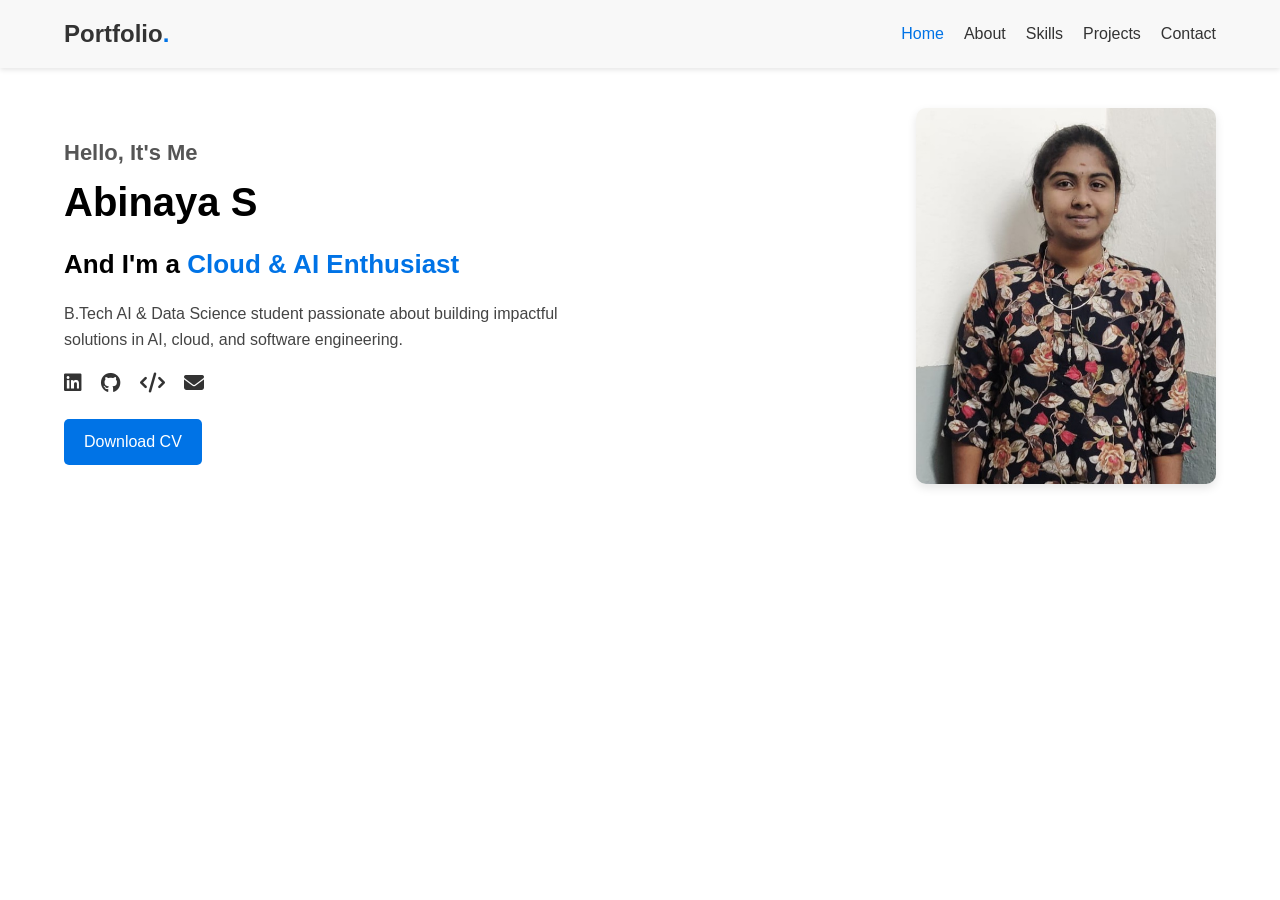
==== index.html @ f7a1391a "first commit" ====
<!DOCTYPE html>
<html lang="en">
<head>
  <meta charset="UTF-8">
  <meta name="viewport" content="width=device-width, initial-scale=1.0">
  <title>Abinaya Portfolio - Home</title>
  <link rel="stylesheet" href="https://cdnjs.cloudflare.com/ajax/libs/font-awesome/6.5.0/css/all.min.css">
  <style>
    /* General Reset */
    * {
      margin: 0;
      padding: 0;
      box-sizing: border-box;
    }

    body {
      background-color: white; /* White background */
      color: #000;
      font-family: Arial, sans-serif;
      line-height: 1.6;
    }

    /* Navbar */
    header {
      background: #f8f8f8;
      padding: 15px 0;
      box-shadow: 0 2px 5px rgba(0,0,0,0.1);
    }

    nav.container {
      width: 90%;
      margin: auto;
      display: flex;
      justify-content: space-between;
      align-items: center;
    }

    .logo {
      font-size: 24px;
      font-weight: bold;
      color: #333;
    }

    .logo span {
      color: #0073e6;
    }

    .nav-links {
      list-style: none;
      display: flex;
      gap: 20px;
    }

    .nav-links a {
      text-decoration: none;
      color: #333;
      font-weight: 500;
      transition: color 0.3s;
    }

    .nav-links a:hover,
    .nav-links a.active {
      color: #0073e6;
    }

    /* Hero Section */
    .hero.container {
      width: 90%;
      margin: 40px auto;
      display: flex;
      justify-content: space-between;
      align-items: center;
      gap: 30px;
    }

    .hero-text h3 {
      font-size: 22px;
      color: #555;
    }

    .hero-text h1 {
      font-size: 40px;
      color: #000;
    }

    .hero-text h2 {
      font-size: 26px;
      margin: 10px 0;
    }

    .hero-text h2 span {
      color: #0073e6;
    }

    .hero-text p {
      max-width: 500px;
      margin: 15px 0;
      color: #444;
    }

    .social-icons a {
      margin-right: 15px;
      font-size: 20px;
      color: #333;
      transition: color 0.3s;
    }

    .social-icons a:hover {
      color: #0073e6;
    }

    .btn {
      display: inline-block;
      margin-top: 20px;
      padding: 10px 20px;
      background: #0073e6;
      color: white;
      text-decoration: none;
      border-radius: 5px;
      transition: background 0.3s;
    }

    .btn:hover {
      background: #005bb5;
    }

    /* Hero Image */
    .hero-img img {
      max-width: 300px;
      border-radius: 10px;
      box-shadow: 0 4px 10px rgba(0,0,0,0.1);
    }
  </style>
</head>
<body>

<!-- Navbar -->
<header>
  <nav class="container">
    <div class="logo">Portfolio<span>.</span></div>
    <ul class="nav-links">
      <li><a href="index.html" class="active">Home</a></li>
      <li><a href="about.html">About</a></li>
      <li><a href="skills.html">Skills</a></li>
      <li><a href="projects.html">Projects</a></li>
      <li><a href="contact.html">Contact</a></li>
    </ul>
  </nav>
</header>

<!-- Hero Section -->
<section class="hero container">
  <div class="hero-text">
    <h3>Hello, It's Me</h3>
    <h1>Abinaya S</h1>
    <h2>And I'm a <span>Cloud & AI Enthusiast</span></h2>
    <p>B.Tech AI & Data Science student passionate about building impactful solutions in AI, cloud, and software engineering.</p>
    <div class="social-icons">
      <a href="https://www.linkedin.com/in/abinayasenthilmururgan/" target="_blank"><i class="fab fa-linkedin"></i></a>
      <a href="https://github.com/Abi-2310" target="_blank"><i class="fab fa-github"></i></a>
      <a href="https://leetcode.com/u/Abinaya_senthil23/" target="_blank"><i class="fa-solid fa-code"></i></a>
      <a href="mailto:archanasenthil297@gmail.com"><i class="fa-solid fa-envelope"></i></a>
    </div>
    <a href="Abinaya_Resume.pdf" class="btn" download>Download CV</a>
  </div>
  <div class="hero-img">
    <img src="ABINAYA.jpg" alt="Abinaya S">
  </div>
</section>

</body>
</html>
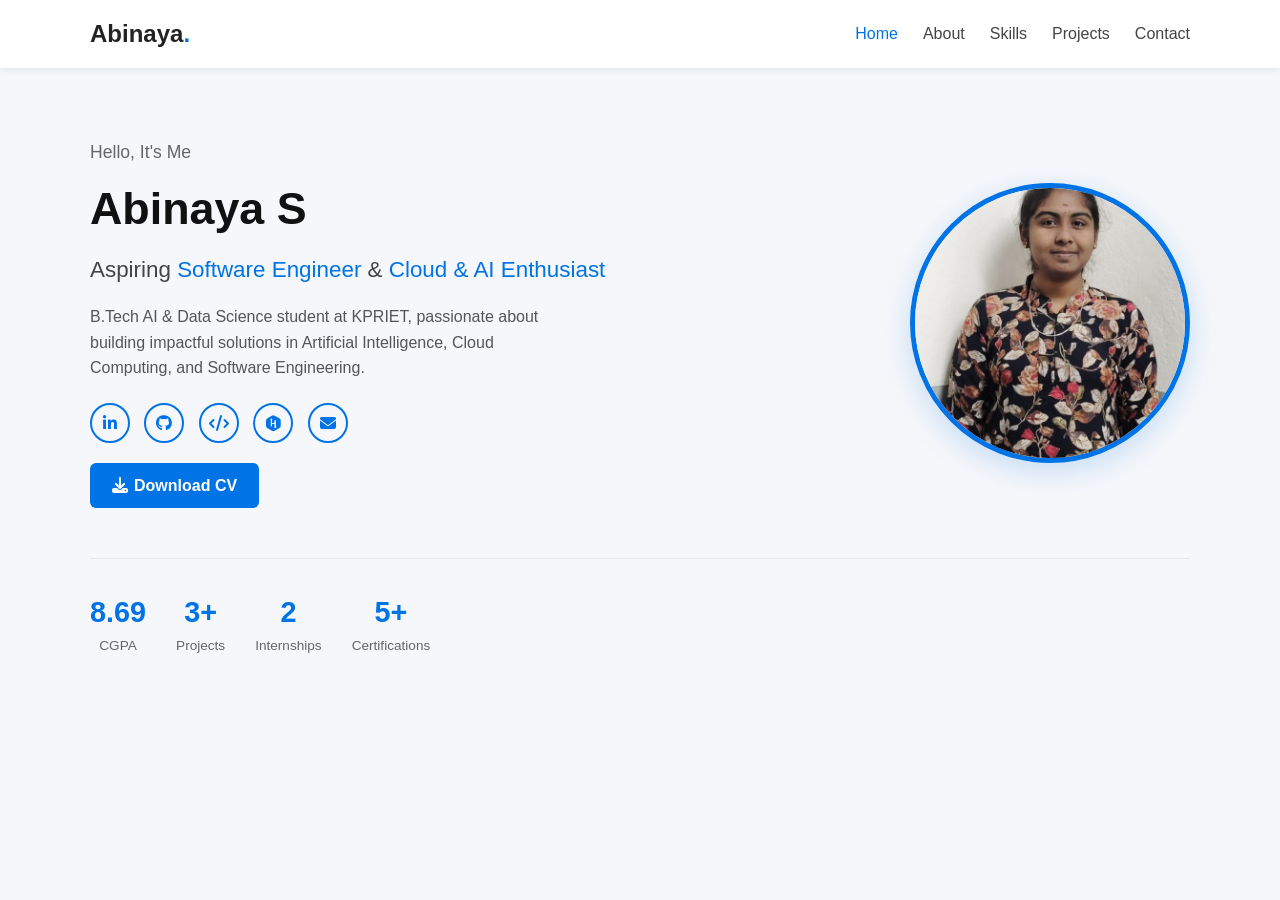
==== commit 59a9d6bd: "first commit" ====
--- a/index.html
+++ b/index.html
@@ -3,141 +3,115 @@
 <head>
   <meta charset="UTF-8">
   <meta name="viewport" content="width=device-width, initial-scale=1.0">
-  <title>Abinaya Portfolio - Home</title>
+  <title>Abinaya S — Portfolio</title>
+  <link rel="stylesheet" href="style.css">
   <link rel="stylesheet" href="https://cdnjs.cloudflare.com/ajax/libs/font-awesome/6.5.0/css/all.min.css">
   <style>
-    /* General Reset */
-    * {
-      margin: 0;
-      padding: 0;
-      box-sizing: border-box;
+    .hero {
+      display: flex;
+      align-items: center;
+      justify-content: space-between;
+      gap: 40px;
+      padding: 70px 0 50px;
+      flex-wrap: wrap;
     }
 
-    body {
-      background-color: white; /* White background */
-      color: #000;
-      font-family: Arial, sans-serif;
-      line-height: 1.6;
+    .hero-text { flex: 1; min-width: 280px; }
+
+    .hero-text .greeting {
+      font-size: 1.1rem;
+      color: #666;
+      margin-bottom: 6px;
     }
 
-    /* Navbar */
-    header {
-      background: #f8f8f8;
-      padding: 15px 0;
-      box-shadow: 0 2px 5px rgba(0,0,0,0.1);
+    .hero-text h1 {
+      font-size: 2.8rem;
+      font-weight: 700;
+      color: #111;
+      margin-bottom: 8px;
     }
 
-    nav.container {
-      width: 90%;
-      margin: auto;
-      display: flex;
-      justify-content: space-between;
-      align-items: center;
+    .hero-text h2 {
+      font-size: 1.4rem;
+      font-weight: 500;
+      color: #444;
+      margin-bottom: 16px;
     }
 
-    .logo {
-      font-size: 24px;
-      font-weight: bold;
-      color: #333;
+    .hero-text h2 span { color: #0073e6; }
+
+    .hero-text p {
+      color: #555;
+      max-width: 480px;
+      margin-bottom: 22px;
+      font-size: 1rem;
     }
 
-    .logo span {
+    .social-icons { margin-bottom: 20px; }
+
+    .social-icons a {
+      display: inline-flex;
+      align-items: center;
+      justify-content: center;
+      width: 40px;
+      height: 40px;
+      border: 2px solid #0073e6;
+      border-radius: 50%;
+      color: #0073e6;
+      font-size: 1rem;
+      margin-right: 10px;
+      transition: all 0.3s;
+      text-decoration: none;
+    }
+
+    .social-icons a:hover {
+      background: #0073e6;
+      color: #fff;
+    }
+
+    .hero-img {
+      flex: 0 0 auto;
+      display: flex;
+      justify-content: center;
+    }
+
+    .hero-img img {
+      width: 280px;
+      height: 280px;
+      object-fit: cover;
+      border-radius: 50%;
+      border: 5px solid #0073e6;
+      box-shadow: 0 8px 30px rgba(0,115,230,0.2);
+    }
+
+    /* Stats bar */
+    .stats {
+      display: flex;
+      gap: 30px;
+      padding: 30px 0;
+      border-top: 1px solid #e5e7eb;
+      flex-wrap: wrap;
+    }
+
+    .stat-item { text-align: center; }
+
+    .stat-item .num {
+      font-size: 1.8rem;
+      font-weight: 700;
       color: #0073e6;
     }
 
-    .nav-links {
-      list-style: none;
-      display: flex;
-      gap: 20px;
-    }
-
-    .nav-links a {
-      text-decoration: none;
-      color: #333;
-      font-weight: 500;
-      transition: color 0.3s;
-    }
-
-    .nav-links a:hover,
-    .nav-links a.active {
-      color: #0073e6;
-    }
-
-    /* Hero Section */
-    .hero.container {
-      width: 90%;
-      margin: 40px auto;
-      display: flex;
-      justify-content: space-between;
-      align-items: center;
-      gap: 30px;
-    }
-
-    .hero-text h3 {
-      font-size: 22px;
-      color: #555;
-    }
-
-    .hero-text h1 {
-      font-size: 40px;
-      color: #000;
-    }
-
-    .hero-text h2 {
-      font-size: 26px;
-      margin: 10px 0;
-    }
-
-    .hero-text h2 span {
-      color: #0073e6;
-    }
-
-    .hero-text p {
-      max-width: 500px;
-      margin: 15px 0;
-      color: #444;
-    }
-
-    .social-icons a {
-      margin-right: 15px;
-      font-size: 20px;
-      color: #333;
-      transition: color 0.3s;
-    }
-
-    .social-icons a:hover {
-      color: #0073e6;
-    }
-
-    .btn {
-      display: inline-block;
-      margin-top: 20px;
-      padding: 10px 20px;
-      background: #0073e6;
-      color: white;
-      text-decoration: none;
-      border-radius: 5px;
-      transition: background 0.3s;
-    }
-
-    .btn:hover {
-      background: #005bb5;
-    }
-
-    /* Hero Image */
-    .hero-img img {
-      max-width: 300px;
-      border-radius: 10px;
-      box-shadow: 0 4px 10px rgba(0,0,0,0.1);
+    .stat-item p {
+      font-size: 0.85rem;
+      color: #666;
     }
   </style>
 </head>
 <body>
 
-<!-- Navbar -->
 <header>
   <nav class="container">
-    <div class="logo">Portfolio<span>.</span></div>
+    <div class="logo">Abinaya<span>.</span></div>
     <ul class="nav-links">
       <li><a href="index.html" class="active">Home</a></li>
       <li><a href="about.html">About</a></li>
@@ -148,26 +122,46 @@
   </nav>
 </header>
 
-<!-- Hero Section -->
-<section class="hero container">
-  <div class="hero-text">
-    <h3>Hello, It's Me</h3>
-    <h1>Abinaya S</h1>
-    <h2>And I'm a <span>Cloud & AI Enthusiast</span></h2>
-    <p>B.Tech AI & Data Science student passionate about building impactful solutions in AI, cloud, and software engineering.</p>
-    <div class="social-icons">
-      <a href="https://www.linkedin.com/in/abinayasenthilmururgan/" target="_blank"><i class="fab fa-linkedin"></i></a>
-      <a href="https://github.com/Abi-2310" target="_blank"><i class="fab fa-github"></i></a>
-      <a href="https://leetcode.com/u/Abinaya_senthil23/" target="_blank"><i class="fa-solid fa-code"></i></a>
-      <a href="mailto:archanasenthil297@gmail.com"><i class="fa-solid fa-envelope"></i></a>
+<main class="container">
+  <section class="hero">
+    <div class="hero-text">
+      <p class="greeting">Hello, It's Me</p>
+      <h1>Abinaya S</h1>
+      <h2>Aspiring <span>Software Engineer</span> &amp; <span>Cloud &amp; AI Enthusiast</span></h2>
+      <p>B.Tech AI &amp; Data Science student at KPRIET, passionate about building impactful solutions in Artificial Intelligence, Cloud Computing, and Software Engineering.</p>
+      <div class="social-icons">
+        <a href="https://www.linkedin.com/in/abinayasenthilmururgan/" target="_blank" title="LinkedIn"><i class="fab fa-linkedin-in"></i></a>
+        <a href="https://github.com/Abi-2310" target="_blank" title="GitHub"><i class="fab fa-github"></i></a>
+        <a href="https://leetcode.com/u/Abinaya_senthil23/" target="_blank" title="LeetCode"><i class="fa-solid fa-code"></i></a>
+        <a href="https://www.hackerrank.com/" target="_blank" title="HackerRank"><i class="fab fa-hackerrank"></i></a>
+        <a href="mailto:archanasenthil297@gmail.com" title="Email"><i class="fa-solid fa-envelope"></i></a>
+      </div>
+      <a href="Abinaya_Resume.pdf" class="btn" download><i class="fa-solid fa-download" style="margin-right:6px"></i>Download CV</a>
     </div>
-    <a href="Abinaya_Resume.pdf" class="btn" download>Download CV</a>
+    <div class="hero-img">
+      <img src="ABINAYA.jpg" alt="Abinaya S">
+    </div>
+  </section>
+
+  <div class="stats">
+    <div class="stat-item">
+      <div class="num">8.69</div>
+      <p>CGPA</p>
+    </div>
+    <div class="stat-item">
+      <div class="num">3+</div>
+      <p>Projects</p>
+    </div>
+    <div class="stat-item">
+      <div class="num">2</div>
+      <p>Internships</p>
+    </div>
+    <div class="stat-item">
+      <div class="num">5+</div>
+      <p>Certifications</p>
+    </div>
   </div>
-  <div class="hero-img">
-    <img src="ABINAYA.jpg" alt="Abinaya S">
-  </div>
-</section>
+</main>
 
 </body>
 </html>
-
--- a/style.css
+++ b/style.css
@@ -0,0 +1,114 @@
+* {
+  margin: 0;
+  padding: 0;
+  box-sizing: border-box;
+  font-family: 'Segoe UI', Arial, sans-serif;
+}
+
+body {
+  background: #f5f7fa;
+  color: #222;
+  line-height: 1.6;
+}
+
+/* Navbar */
+header {
+  background: #fff;
+  padding: 15px 0;
+  box-shadow: 0 2px 8px rgba(0,0,0,0.08);
+  position: sticky;
+  top: 0;
+  z-index: 100;
+}
+
+nav.container {
+  width: 90%;
+  max-width: 1100px;
+  margin: auto;
+  display: flex;
+  justify-content: space-between;
+  align-items: center;
+}
+
+.logo {
+  font-size: 1.5rem;
+  font-weight: 700;
+  color: #222;
+}
+
+.logo span { color: #0073e6; }
+
+.nav-links {
+  list-style: none;
+  display: flex;
+  gap: 25px;
+}
+
+.nav-links a {
+  text-decoration: none;
+  color: #444;
+  font-weight: 500;
+  transition: color 0.3s;
+}
+
+.nav-links a:hover,
+.nav-links a.active {
+  color: #0073e6;
+}
+
+/* Shared container */
+.container {
+  width: 90%;
+  max-width: 1100px;
+  margin: auto;
+}
+
+/* Buttons */
+.btn {
+  display: inline-block;
+  padding: 10px 22px;
+  background: #0073e6;
+  color: #fff;
+  border-radius: 6px;
+  text-decoration: none;
+  font-weight: 600;
+  transition: background 0.3s;
+}
+
+.btn:hover { background: #005bb5; }
+
+/* Section title */
+.section-title {
+  font-size: 1.8rem;
+  color: #0073e6;
+  margin-bottom: 30px;
+  padding-bottom: 8px;
+  border-bottom: 3px solid #0073e6;
+  display: inline-block;
+}
+
+/* Card */
+.card {
+  background: #fff;
+  border-radius: 12px;
+  padding: 28px;
+  box-shadow: 0 4px 16px rgba(0,0,0,0.07);
+  transition: transform 0.2s, box-shadow 0.2s;
+}
+
+.card:hover {
+  transform: translateY(-4px);
+  box-shadow: 0 8px 24px rgba(0,0,0,0.11);
+}
+
+/* Tags */
+.tag {
+  display: inline-block;
+  background: #e6f0ff;
+  color: #0073e6;
+  padding: 4px 12px;
+  border-radius: 20px;
+  font-size: 0.82rem;
+  font-weight: 500;
+  margin: 3px 2px;
+}
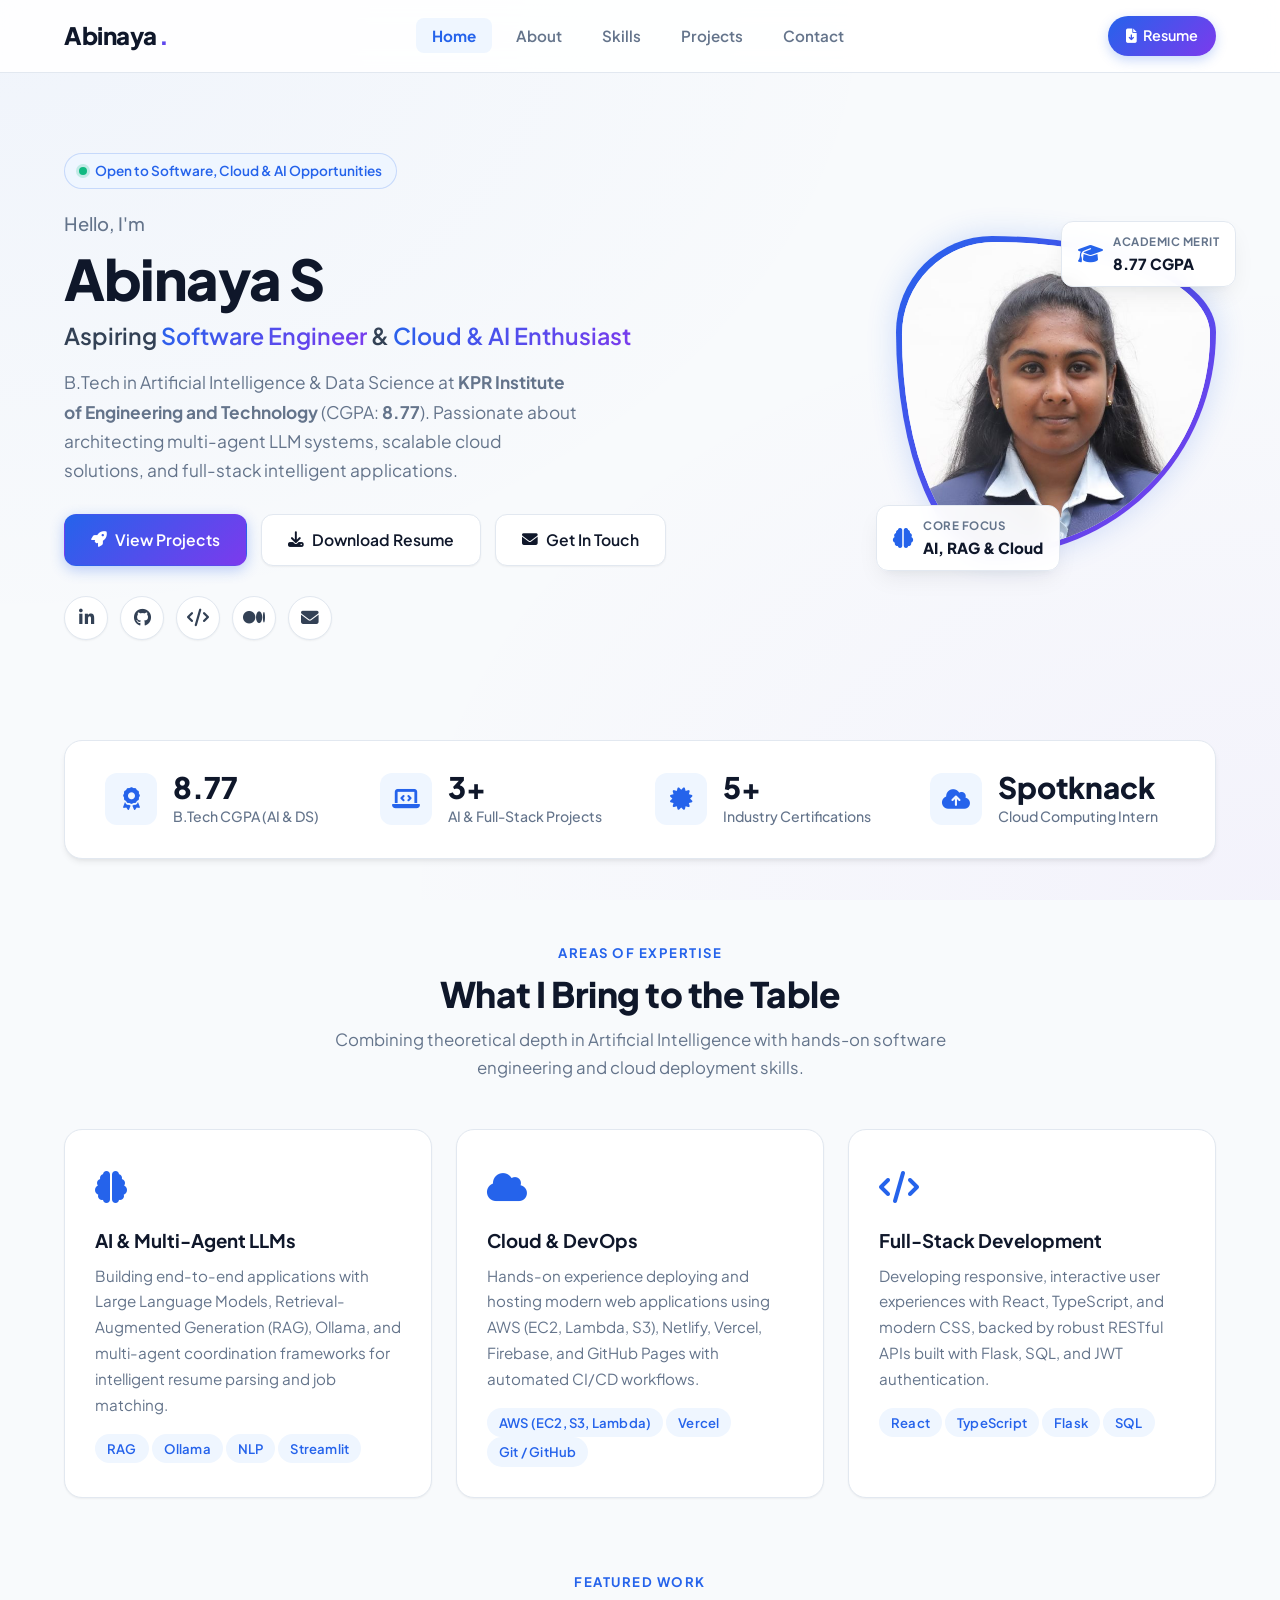
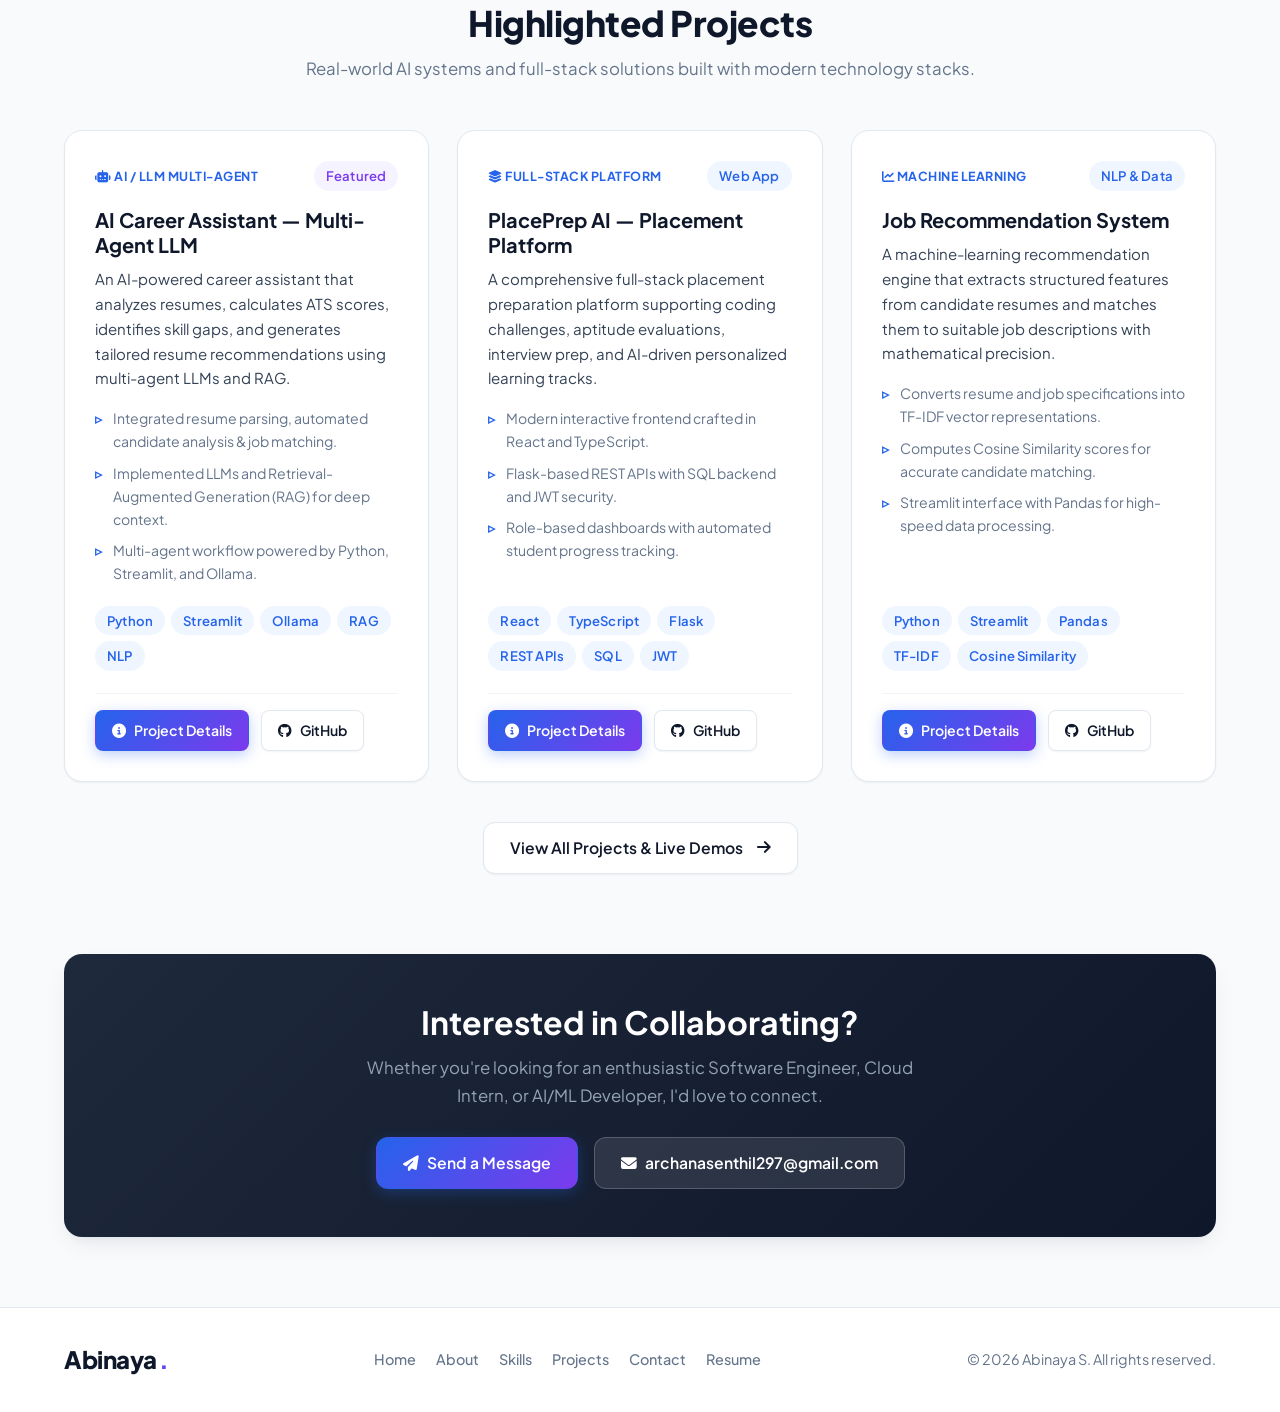
==== commit 0c4189f4: "Revamp portfolio with updated resume credentials and modern UI overhaul Modernize the portfolio to a" ====
--- a/index.html
+++ b/index.html
@@ -3,115 +3,21 @@
 <head>
   <meta charset="UTF-8">
   <meta name="viewport" content="width=device-width, initial-scale=1.0">
-  <title>Abinaya S — Portfolio</title>
+  <title>Abinaya S — Aspiring Software Engineer | Cloud & AI Enthusiast</title>
+  <meta name="description" content="Portfolio of Abinaya S, B.Tech AI & Data Science student at KPRIET. Specializing in Software Engineering, Cloud Computing (AWS), and AI/LLM Multi-Agent Systems.">
   <link rel="stylesheet" href="style.css">
   <link rel="stylesheet" href="https://cdnjs.cloudflare.com/ajax/libs/font-awesome/6.5.0/css/all.min.css">
-  <style>
-    .hero {
-      display: flex;
-      align-items: center;
-      justify-content: space-between;
-      gap: 40px;
-      padding: 70px 0 50px;
-      flex-wrap: wrap;
-    }
-
-    .hero-text { flex: 1; min-width: 280px; }
-
-    .hero-text .greeting {
-      font-size: 1.1rem;
-      color: #666;
-      margin-bottom: 6px;
-    }
-
-    .hero-text h1 {
-      font-size: 2.8rem;
-      font-weight: 700;
-      color: #111;
-      margin-bottom: 8px;
-    }
-
-    .hero-text h2 {
-      font-size: 1.4rem;
-      font-weight: 500;
-      color: #444;
-      margin-bottom: 16px;
-    }
-
-    .hero-text h2 span { color: #0073e6; }
-
-    .hero-text p {
-      color: #555;
-      max-width: 480px;
-      margin-bottom: 22px;
-      font-size: 1rem;
-    }
-
-    .social-icons { margin-bottom: 20px; }
-
-    .social-icons a {
-      display: inline-flex;
-      align-items: center;
-      justify-content: center;
-      width: 40px;
-      height: 40px;
-      border: 2px solid #0073e6;
-      border-radius: 50%;
-      color: #0073e6;
-      font-size: 1rem;
-      margin-right: 10px;
-      transition: all 0.3s;
-      text-decoration: none;
-    }
-
-    .social-icons a:hover {
-      background: #0073e6;
-      color: #fff;
-    }
-
-    .hero-img {
-      flex: 0 0 auto;
-      display: flex;
-      justify-content: center;
-    }
-
-    .hero-img img {
-      width: 280px;
-      height: 280px;
-      object-fit: cover;
-      border-radius: 50%;
-      border: 5px solid #0073e6;
-      box-shadow: 0 8px 30px rgba(0,115,230,0.2);
-    }
-
-    /* Stats bar */
-    .stats {
-      display: flex;
-      gap: 30px;
-      padding: 30px 0;
-      border-top: 1px solid #e5e7eb;
-      flex-wrap: wrap;
-    }
-
-    .stat-item { text-align: center; }
-
-    .stat-item .num {
-      font-size: 1.8rem;
-      font-weight: 700;
-      color: #0073e6;
-    }
-
-    .stat-item p {
-      font-size: 0.85rem;
-      color: #666;
-    }
-  </style>
 </head>
 <body>
 
 <header>
-  <nav class="container">
-    <div class="logo">Abinaya<span>.</span></div>
+  <nav class="navbar container">
+    <a href="index.html" class="logo">Abinaya<span>.</span></a>
+    
+    <button class="mobile-toggle" aria-label="Toggle Navigation">
+      <i class="fa-solid fa-bars"></i>
+    </button>
+
     <ul class="nav-links">
       <li><a href="index.html" class="active">Home</a></li>
       <li><a href="about.html">About</a></li>
@@ -119,49 +25,319 @@
       <li><a href="projects.html">Projects</a></li>
       <li><a href="contact.html">Contact</a></li>
     </ul>
+
+    <div class="nav-actions">
+      <a href="Abinaya_Resume.pdf" class="btn-nav-resume" target="_blank" download>
+        <i class="fa-solid fa-file-arrow-down"></i> Resume
+      </a>
+    </div>
   </nav>
 </header>
 
 <main class="container">
+  <!-- Hero Section -->
   <section class="hero">
     <div class="hero-text">
-      <p class="greeting">Hello, It's Me</p>
+      <div class="status-badge">
+        <span class="status-dot"></span> Open to Software, Cloud &amp; AI Opportunities
+      </div>
+      <p class="greeting">Hello, I'm</p>
       <h1>Abinaya S</h1>
-      <h2>Aspiring <span>Software Engineer</span> &amp; <span>Cloud &amp; AI Enthusiast</span></h2>
-      <p>B.Tech AI &amp; Data Science student at KPRIET, passionate about building impactful solutions in Artificial Intelligence, Cloud Computing, and Software Engineering.</p>
-      <div class="social-icons">
-        <a href="https://www.linkedin.com/in/abinayasenthilmururgan/" target="_blank" title="LinkedIn"><i class="fab fa-linkedin-in"></i></a>
-        <a href="https://github.com/Abi-2310" target="_blank" title="GitHub"><i class="fab fa-github"></i></a>
-        <a href="https://leetcode.com/u/Abinaya_senthil23/" target="_blank" title="LeetCode"><i class="fa-solid fa-code"></i></a>
-        <a href="https://www.hackerrank.com/" target="_blank" title="HackerRank"><i class="fab fa-hackerrank"></i></a>
-        <a href="mailto:archanasenthil297@gmail.com" title="Email"><i class="fa-solid fa-envelope"></i></a>
-      </div>
-      <a href="Abinaya_Resume.pdf" class="btn" download><i class="fa-solid fa-download" style="margin-right:6px"></i>Download CV</a>
-    </div>
-    <div class="hero-img">
-      <img src="ABINAYA.jpg" alt="Abinaya S">
-    </div>
-  </section>
-
-  <div class="stats">
-    <div class="stat-item">
-      <div class="num">8.69</div>
-      <p>CGPA</p>
-    </div>
-    <div class="stat-item">
-      <div class="num">3+</div>
-      <p>Projects</p>
-    </div>
-    <div class="stat-item">
-      <div class="num">2</div>
-      <p>Internships</p>
-    </div>
-    <div class="stat-item">
-      <div class="num">5+</div>
-      <p>Certifications</p>
+      <h2>Aspiring <span class="gradient-text">Software Engineer</span> &amp; <span class="gradient-text">Cloud &amp; AI Enthusiast</span></h2>
+      <p class="lead">
+        B.Tech in Artificial Intelligence &amp; Data Science at <strong>KPR Institute of Engineering and Technology</strong> (CGPA: <strong>8.77</strong>). Passionate about architecting multi-agent LLM systems, scalable cloud solutions, and full-stack intelligent applications.
+      </p>
+
+      <div class="hero-cta">
+        <a href="projects.html" class="btn btn-primary">
+          <i class="fa-solid fa-rocket"></i> View Projects
+        </a>
+        <a href="Abinaya_Resume.pdf" class="btn btn-secondary" target="_blank" download>
+          <i class="fa-solid fa-download"></i> Download Resume
+        </a>
+        <a href="contact.html" class="btn btn-secondary">
+          <i class="fa-solid fa-envelope"></i> Get In Touch
+        </a>
+      </div>
+
+      <div class="social-links">
+        <a href="https://www.linkedin.com/in/abinayasenthilmururgan/" target="_blank" class="social-btn" title="LinkedIn" aria-label="LinkedIn">
+          <i class="fab fa-linkedin-in"></i>
+        </a>
+        <a href="https://github.com/Abi-2310" target="_blank" class="social-btn" title="GitHub" aria-label="GitHub">
+          <i class="fab fa-github"></i>
+        </a>
+        <a href="https://leetcode.com/u/Abinaya_senthil23/" target="_blank" class="social-btn" title="LeetCode" aria-label="LeetCode">
+          <i class="fa-solid fa-code"></i>
+        </a>
+        <a href="https://medium.com/@archanasenthil297" target="_blank" class="social-btn" title="Medium Blog" aria-label="Medium">
+          <i class="fab fa-medium"></i>
+        </a>
+        <a href="mailto:archanasenthil297@gmail.com" class="social-btn" title="Email" aria-label="Email">
+          <i class="fa-solid fa-envelope"></i>
+        </a>
+      </div>
+    </div>
+
+    <!-- Hero Visual / New Photo -->
+    <div class="hero-visual">
+      <div class="floating-pill pill-top">
+        <i class="fa-solid fa-graduation-cap"></i>
+        <div class="pill-text">
+          <span class="pill-title">Academic Merit</span>
+          <span class="pill-value">8.77 CGPA</span>
+        </div>
+      </div>
+
+      <div class="hero-img-wrapper">
+        <div class="hero-img-inner">
+          <img src="ABINAYA.jpg" alt="Abinaya S — Software Engineer & Cloud & AI Enthusiast">
+        </div>
+      </div>
+
+      <div class="floating-pill pill-bottom">
+        <i class="fa-solid fa-brain"></i>
+        <div class="pill-text">
+          <span class="pill-title">Core Focus</span>
+          <span class="pill-value">AI, RAG &amp; Cloud</span>
+        </div>
+      </div>
+    </div>
+  </section>
+
+  <!-- Quick Metrics Banner -->
+  <section class="stats-banner">
+    <div class="stat-box">
+      <div class="stat-icon"><i class="fa-solid fa-award"></i></div>
+      <div class="stat-info">
+        <div class="stat-num">8.77</div>
+        <div class="stat-label">B.Tech CGPA (AI &amp; DS)</div>
+      </div>
+    </div>
+
+    <div class="stat-box">
+      <div class="stat-icon"><i class="fa-solid fa-laptop-code"></i></div>
+      <div class="stat-info">
+        <div class="stat-num">3+</div>
+        <div class="stat-label">AI &amp; Full-Stack Projects</div>
+      </div>
+    </div>
+
+    <div class="stat-box">
+      <div class="stat-icon"><i class="fa-solid fa-certificate"></i></div>
+      <div class="stat-info">
+        <div class="stat-num">5+</div>
+        <div class="stat-label">Industry Certifications</div>
+      </div>
+    </div>
+
+    <div class="stat-box">
+      <div class="stat-icon"><i class="fa-solid fa-cloud-arrow-up"></i></div>
+      <div class="stat-info">
+        <div class="stat-num">Spotknack</div>
+        <div class="stat-label">Cloud Computing Intern</div>
+      </div>
+    </div>
+  </section>
+
+  <!-- Featured Domains / Highlights -->
+  <section style="margin-bottom: 70px;">
+    <div class="section-header">
+      <span class="section-tag">Areas of Expertise</span>
+      <h2 class="section-title">What I Bring to the Table</h2>
+      <p class="section-subtitle">Combining theoretical depth in Artificial Intelligence with hands-on software engineering and cloud deployment skills.</p>
+    </div>
+
+    <div style="display: grid; grid-template-columns: repeat(auto-fit, minmax(300px, 1fr)); gap: 24px;">
+      <div class="card">
+        <div style="font-size: 2rem; color: var(--primary); margin-bottom: 16px;"><i class="fa-solid fa-brain"></i></div>
+        <h3 style="margin-bottom: 10px;">AI &amp; Multi-Agent LLMs</h3>
+        <p style="color: var(--text-muted); font-size: 0.95rem; line-height: 1.7;">
+          Building end-to-end applications with Large Language Models, Retrieval-Augmented Generation (RAG), Ollama, and multi-agent coordination frameworks for intelligent resume parsing and job matching.
+        </p>
+        <div style="margin-top: 16px;">
+          <span class="tag">RAG</span>
+          <span class="tag">Ollama</span>
+          <span class="tag">NLP</span>
+          <span class="tag">Streamlit</span>
+        </div>
+      </div>
+
+      <div class="card">
+        <div style="font-size: 2rem; color: var(--primary); margin-bottom: 16px;"><i class="fa-solid fa-cloud"></i></div>
+        <h3 style="margin-bottom: 10px;">Cloud &amp; DevOps</h3>
+        <p style="color: var(--text-muted); font-size: 0.95rem; line-height: 1.7;">
+          Hands-on experience deploying and hosting modern web applications using AWS (EC2, Lambda, S3), Netlify, Vercel, Firebase, and GitHub Pages with automated CI/CD workflows.
+        </p>
+        <div style="margin-top: 16px;">
+          <span class="tag">AWS (EC2, S3, Lambda)</span>
+          <span class="tag">Vercel</span>
+          <span class="tag">Git / GitHub</span>
+        </div>
+      </div>
+
+      <div class="card">
+        <div style="font-size: 2rem; color: var(--primary); margin-bottom: 16px;"><i class="fa-solid fa-code"></i></div>
+        <h3 style="margin-bottom: 10px;">Full-Stack Development</h3>
+        <p style="color: var(--text-muted); font-size: 0.95rem; line-height: 1.7;">
+          Developing responsive, interactive user experiences with React, TypeScript, and modern CSS, backed by robust RESTful APIs built with Flask, SQL, and JWT authentication.
+        </p>
+        <div style="margin-top: 16px;">
+          <span class="tag">React</span>
+          <span class="tag">TypeScript</span>
+          <span class="tag">Flask</span>
+          <span class="tag">SQL</span>
+        </div>
+      </div>
+    </div>
+  </section>
+
+  <!-- Featured Projects Preview -->
+  <section style="margin-bottom: 80px;">
+    <div class="section-header">
+      <span class="section-tag">Featured Work</span>
+      <h2 class="section-title">Highlighted Projects</h2>
+      <p class="section-subtitle">Real-world AI systems and full-stack solutions built with modern technology stacks.</p>
+    </div>
+
+    <div class="projects-grid">
+      <!-- AI Career Assistant -->
+      <div class="card project-card">
+        <div>
+          <div class="project-badge-row">
+            <span class="project-category"><i class="fa-solid fa-robot"></i> AI / LLM Multi-Agent</span>
+            <span class="tag tag-accent">Featured</span>
+          </div>
+          <h3>AI Career Assistant — Multi-Agent LLM</h3>
+          <p class="desc">
+            An AI-powered career assistant that analyzes resumes, calculates ATS scores, identifies skill gaps, and generates tailored resume recommendations using multi-agent LLMs and RAG.
+          </p>
+          <ul class="project-highlights">
+            <li>Integrated resume parsing, automated candidate analysis &amp; job matching.</li>
+            <li>Implemented LLMs and Retrieval-Augmented Generation (RAG) for deep context.</li>
+            <li>Multi-agent workflow powered by Python, Streamlit, and Ollama.</li>
+          </ul>
+        </div>
+        <div>
+          <div class="project-tech">
+            <span class="tag">Python</span>
+            <span class="tag">Streamlit</span>
+            <span class="tag">Ollama</span>
+            <span class="tag">RAG</span>
+            <span class="tag">NLP</span>
+          </div>
+          <div class="project-links">
+            <a href="projects.html" class="btn btn-primary btn-sm"><i class="fa-solid fa-circle-info"></i> Project Details</a>
+            <a href="https://github.com/Abi-2310" target="_blank" class="btn btn-secondary btn-sm"><i class="fab fa-github"></i> GitHub</a>
+          </div>
+        </div>
+      </div>
+
+      <!-- PlacePrep AI -->
+      <div class="card project-card">
+        <div>
+          <div class="project-badge-row">
+            <span class="project-category"><i class="fa-solid fa-layer-group"></i> Full-Stack Platform</span>
+            <span class="tag">Web App</span>
+          </div>
+          <h3>PlacePrep AI — Placement Platform</h3>
+          <p class="desc">
+            A comprehensive full-stack placement preparation platform supporting coding challenges, aptitude evaluations, interview prep, and AI-driven personalized learning tracks.
+          </p>
+          <ul class="project-highlights">
+            <li>Modern interactive frontend crafted in React and TypeScript.</li>
+            <li>Flask-based REST APIs with SQL backend and JWT security.</li>
+            <li>Role-based dashboards with automated student progress tracking.</li>
+          </ul>
+        </div>
+        <div>
+          <div class="project-tech">
+            <span class="tag">React</span>
+            <span class="tag">TypeScript</span>
+            <span class="tag">Flask</span>
+            <span class="tag">REST APIs</span>
+            <span class="tag">SQL</span>
+            <span class="tag">JWT</span>
+          </div>
+          <div class="project-links">
+            <a href="projects.html" class="btn btn-primary btn-sm"><i class="fa-solid fa-circle-info"></i> Project Details</a>
+            <a href="https://github.com/Abi-2310" target="_blank" class="btn btn-secondary btn-sm"><i class="fab fa-github"></i> GitHub</a>
+          </div>
+        </div>
+      </div>
+
+      <!-- Job Recommendation System -->
+      <div class="card project-card">
+        <div>
+          <div class="project-badge-row">
+            <span class="project-category"><i class="fa-solid fa-chart-line"></i> Machine Learning</span>
+            <span class="tag">NLP &amp; Data</span>
+          </div>
+          <h3>Job Recommendation System</h3>
+          <p class="desc">
+            A machine-learning recommendation engine that extracts structured features from candidate resumes and matches them to suitable job descriptions with mathematical precision.
+          </p>
+          <ul class="project-highlights">
+            <li>Converts resume and job specifications into TF-IDF vector representations.</li>
+            <li>Computes Cosine Similarity scores for accurate candidate matching.</li>
+            <li>Streamlit interface with Pandas for high-speed data processing.</li>
+          </ul>
+        </div>
+        <div>
+          <div class="project-tech">
+            <span class="tag">Python</span>
+            <span class="tag">Streamlit</span>
+            <span class="tag">Pandas</span>
+            <span class="tag">TF-IDF</span>
+            <span class="tag">Cosine Similarity</span>
+          </div>
+          <div class="project-links">
+            <a href="projects.html" class="btn btn-primary btn-sm"><i class="fa-solid fa-circle-info"></i> Project Details</a>
+            <a href="https://github.com/Abi-2310" target="_blank" class="btn btn-secondary btn-sm"><i class="fab fa-github"></i> GitHub</a>
+          </div>
+        </div>
+      </div>
+    </div>
+
+    <div style="text-align: center; margin-top: 40px;">
+      <a href="projects.html" class="btn btn-secondary">
+        View All Projects &amp; Live Demos <i class="fa-solid fa-arrow-right" style="margin-left: 6px;"></i>
+      </a>
+    </div>
+  </section>
+
+  <!-- CTA Box -->
+  <section class="card" style="background: linear-gradient(135deg, #1e293b 0%, #0f172a 100%); color: #fff; padding: 48px; text-align: center; margin-bottom: 70px; border: none; box-shadow: var(--shadow-lg);">
+    <h2 style="color: #fff; font-size: 2rem; margin-bottom: 12px;">Interested in Collaborating?</h2>
+    <p style="color: #94a3b8; max-width: 600px; margin: 0 auto 28px; font-size: 1.05rem;">
+      Whether you're looking for an enthusiastic Software Engineer, Cloud Intern, or AI/ML Developer, I'd love to connect.
+    </p>
+    <div style="display: flex; justify-content: center; gap: 16px; flex-wrap: wrap;">
+      <a href="contact.html" class="btn btn-primary"><i class="fa-solid fa-paper-plane"></i> Send a Message</a>
+      <a href="mailto:archanasenthil297@gmail.com" class="btn btn-secondary" style="background: rgba(255,255,255,0.1); color: #fff; border-color: rgba(255,255,255,0.2);">
+        <i class="fa-solid fa-envelope"></i> archanasenthil297@gmail.com
+      </a>
+    </div>
+  </section>
+</main>
+
+<footer>
+  <div class="container footer-content">
+    <div class="logo">Abinaya<span>.</span></div>
+    <div class="footer-links">
+      <a href="index.html">Home</a>
+      <a href="about.html">About</a>
+      <a href="skills.html">Skills</a>
+      <a href="projects.html">Projects</a>
+      <a href="contact.html">Contact</a>
+      <a href="Abinaya_Resume.pdf" target="_blank" download>Resume</a>
+    </div>
+    <div class="footer-copy">
+      &copy; <span id="current-year">2026</span> Abinaya S. All rights reserved.
     </div>
   </div>
-</main>
-
+</footer>
+
+<script src="main.js"></script>
 </body>
 </html>
--- a/style.css
+++ b/style.css
@@ -1,114 +1,1162 @@
-* {
+/* ==========================================================================
+   Abinaya S — Professional Portfolio Stylesheet
+   Modern, High-Performance, Responsive Design System
+   ========================================================================== */
+
+@import url('https://fonts.googleapis.com/css2?family=Plus+Jakarta+Sans:wght@300;400;500;600;700;800&family=JetBrains+Mono:wght@400;500;600&display=swap');
+
+:root {
+  --font-main: 'Plus Jakarta Sans', -apple-system, BlinkMacSystemFont, 'Segoe UI', Roboto, sans-serif;
+  --font-mono: 'JetBrains Mono', monospace;
+  
+  /* Brand Palette */
+  --primary: #2563eb;
+  --primary-hover: #1d4ed8;
+  --primary-light: #eff6ff;
+  --primary-glow: rgba(37, 99, 235, 0.25);
+  
+  --accent: #7c3aed;
+  --accent-light: #f5f3ff;
+  --gradient-primary: linear-gradient(135deg, #2563eb 0%, #7c3aed 100%);
+  --gradient-glow: linear-gradient(135deg, rgba(37, 99, 235, 0.15) 0%, rgba(124, 58, 237, 0.15) 100%);
+  --gradient-card: linear-gradient(180deg, #ffffff 0%, #f8fafc 100%);
+  
+  /* Neutral Slate Palette */
+  --bg-main: #f8fafc;
+  --bg-card: #ffffff;
+  --border-card: #e2e8f0;
+  --border-light: #f1f5f9;
+  
+  --text-dark: #0f172a;
+  --text-body: #334155;
+  --text-muted: #64748b;
+  --text-light: #94a3b8;
+  
+  /* Status Colors */
+  --success: #10b981;
+  --success-light: #ecfdf5;
+  --warning: #f59e0b;
+  
+  /* Elevations & Shadows */
+  --shadow-sm: 0 1px 2px 0 rgba(0, 0, 0, 0.05);
+  --shadow-md: 0 4px 6px -1px rgba(0, 0, 0, 0.07), 0 2px 4px -2px rgba(0, 0, 0, 0.05);
+  --shadow-lg: 0 10px 25px -5px rgba(15, 23, 42, 0.08), 0 8px 10px -6px rgba(15, 23, 42, 0.04);
+  --shadow-hover: 0 20px 30px -10px rgba(37, 99, 235, 0.16), 0 10px 15px -5px rgba(15, 23, 42, 0.06);
+  --shadow-glow: 0 0 30px rgba(37, 99, 235, 0.2);
+
+  --radius-sm: 8px;
+  --radius-md: 12px;
+  --radius-lg: 18px;
+  --radius-full: 9999px;
+  
+  --transition: all 0.3s cubic-bezier(0.4, 0, 0.2, 1);
+}
+
+/* Base Reset */
+*, *::before, *::after {
   margin: 0;
   padding: 0;
   box-sizing: border-box;
-  font-family: 'Segoe UI', Arial, sans-serif;
+}
+
+html {
+  scroll-behavior: smooth;
+  font-size: 16px;
 }
 
 body {
-  background: #f5f7fa;
-  color: #222;
-  line-height: 1.6;
-}
-
-/* Navbar */
+  font-family: var(--font-main);
+  background-color: var(--bg-main);
+  color: var(--text-body);
+  line-height: 1.65;
+  -webkit-font-smoothing: antialiased;
+  min-height: 100vh;
+  display: flex;
+  flex-direction: column;
+  background-image: 
+    radial-gradient(at 0% 0%, rgba(37, 99, 235, 0.04) 0px, transparent 50%),
+    radial-gradient(at 100% 100%, rgba(124, 58, 237, 0.04) 0px, transparent 50%);
+  background-attachment: fixed;
+}
+
+/* Container */
+.container {
+  width: 90%;
+  max-width: 1180px;
+  margin: 0 auto;
+}
+
+/* Typography */
+h1, h2, h3, h4, h5, h6 {
+  color: var(--text-dark);
+  font-weight: 700;
+  line-height: 1.25;
+}
+
+a {
+  color: inherit;
+  text-decoration: none;
+  transition: var(--transition);
+}
+
+/* ==========================================================================
+   Header & Navigation
+   ========================================================================== */
 header {
-  background: #fff;
-  padding: 15px 0;
-  box-shadow: 0 2px 8px rgba(0,0,0,0.08);
   position: sticky;
   top: 0;
-  z-index: 100;
-}
-
-nav.container {
-  width: 90%;
-  max-width: 1100px;
-  margin: auto;
+  z-index: 1000;
+  background: rgba(255, 255, 255, 0.88);
+  backdrop-filter: blur(14px);
+  -webkit-backdrop-filter: blur(14px);
+  border-bottom: 1px solid var(--border-card);
+  transition: var(--transition);
+}
+
+header.scrolled {
+  background: rgba(255, 255, 255, 0.96);
+  box-shadow: 0 4px 20px rgba(0, 0, 0, 0.06);
+}
+
+nav.navbar {
   display: flex;
   justify-content: space-between;
   align-items: center;
+  padding: 16px 0;
 }
 
 .logo {
   font-size: 1.5rem;
-  font-weight: 700;
-  color: #222;
-}
-
-.logo span { color: #0073e6; }
+  font-weight: 800;
+  letter-spacing: -0.5px;
+  color: var(--text-dark);
+  display: flex;
+  align-items: center;
+  gap: 2px;
+}
+
+.logo span {
+  background: var(--gradient-primary);
+  -webkit-background-clip: text;
+  -webkit-text-fill-color: transparent;
+}
 
 .nav-links {
   list-style: none;
   display: flex;
-  gap: 25px;
+  align-items: center;
+  gap: 8px;
 }
 
 .nav-links a {
+  padding: 8px 16px;
+  border-radius: var(--radius-sm);
+  font-size: 0.95rem;
+  font-weight: 600;
+  color: var(--text-muted);
+  position: relative;
+  transition: var(--transition);
+}
+
+.nav-links a:hover {
+  color: var(--primary);
+  background: var(--primary-light);
+}
+
+.nav-links a.active {
+  color: var(--primary);
+  background: var(--primary-light);
+  font-weight: 700;
+}
+
+.nav-actions {
+  display: flex;
+  align-items: center;
+  gap: 12px;
+}
+
+.btn-nav-resume {
+  padding: 8px 18px;
+  font-size: 0.9rem;
+  font-weight: 600;
+  border-radius: var(--radius-full);
+  background: var(--gradient-primary);
+  color: #fff !important;
+  box-shadow: 0 4px 12px rgba(37, 99, 235, 0.25);
+  display: inline-flex;
+  align-items: center;
+  gap: 6px;
+  transition: var(--transition);
+}
+
+.btn-nav-resume:hover {
+  transform: translateY(-1px);
+  box-shadow: 0 6px 16px rgba(37, 99, 235, 0.35);
+}
+
+/* Mobile Hamburger Toggle */
+.mobile-toggle {
+  display: none;
+  background: none;
+  border: none;
+  font-size: 1.4rem;
+  color: var(--text-dark);
+  cursor: pointer;
+  padding: 6px;
+  border-radius: var(--radius-sm);
+}
+
+/* ==========================================================================
+   Buttons & Badges
+   ========================================================================== */
+.btn {
+  display: inline-flex;
+  align-items: center;
+  justify-content: center;
+  gap: 8px;
+  padding: 12px 26px;
+  border-radius: var(--radius-md);
+  font-weight: 600;
+  font-size: 0.98rem;
+  cursor: pointer;
+  transition: var(--transition);
   text-decoration: none;
-  color: #444;
+  border: 1px solid transparent;
+}
+
+.btn-primary {
+  background: var(--gradient-primary);
+  color: #fff;
+  box-shadow: 0 4px 14px rgba(37, 99, 235, 0.3);
+}
+
+.btn-primary:hover {
+  transform: translateY(-2px);
+  box-shadow: 0 8px 22px rgba(37, 99, 235, 0.4);
+  color: #fff;
+}
+
+.btn-secondary {
+  background: #fff;
+  color: var(--text-dark);
+  border: 1px solid var(--border-card);
+  box-shadow: var(--shadow-sm);
+}
+
+.btn-secondary:hover {
+  background: var(--bg-main);
+  border-color: var(--primary);
+  color: var(--primary);
+  transform: translateY(-2px);
+}
+
+.btn-sm {
+  padding: 8px 16px;
+  font-size: 0.88rem;
+  border-radius: var(--radius-sm);
+}
+
+.status-badge {
+  display: inline-flex;
+  align-items: center;
+  gap: 8px;
+  background: var(--primary-light);
+  color: var(--primary);
+  border: 1px solid rgba(37, 99, 235, 0.2);
+  padding: 6px 14px;
+  border-radius: var(--radius-full);
+  font-size: 0.85rem;
+  font-weight: 600;
+  margin-bottom: 20px;
+}
+
+.status-dot {
+  width: 8px;
+  height: 8px;
+  background: var(--success);
+  border-radius: 50%;
+  display: inline-block;
+  box-shadow: 0 0 0 3px rgba(16, 185, 129, 0.2);
+  animation: pulse-dot 2s infinite;
+}
+
+@keyframes pulse-dot {
+  0% { transform: scale(0.95); box-shadow: 0 0 0 0 rgba(16, 185, 129, 0.6); }
+  70% { transform: scale(1); box-shadow: 0 0 0 6px rgba(16, 185, 129, 0); }
+  100% { transform: scale(0.95); box-shadow: 0 0 0 0 rgba(16, 185, 129, 0); }
+}
+
+/* Section Header */
+.section-header {
+  text-align: center;
+  max-width: 700px;
+  margin: 0 auto 48px;
+}
+
+.section-tag {
+  text-transform: uppercase;
+  font-size: 0.82rem;
+  font-weight: 700;
+  letter-spacing: 1.5px;
+  color: var(--primary);
+  margin-bottom: 8px;
+  display: inline-block;
+}
+
+.section-title {
+  font-size: 2.2rem;
+  font-weight: 800;
+  color: var(--text-dark);
+  letter-spacing: -0.5px;
+}
+
+.section-subtitle {
+  color: var(--text-muted);
+  font-size: 1.05rem;
+  margin-top: 10px;
+}
+
+/* ==========================================================================
+   Hero Section
+   ========================================================================== */
+.hero {
+  display: flex;
+  align-items: center;
+  justify-content: space-between;
+  gap: 60px;
+  padding: 80px 0 60px;
+  position: relative;
+}
+
+.hero-text {
+  flex: 1;
+  min-width: 320px;
+}
+
+.hero-text .greeting {
+  font-size: 1.15rem;
+  color: var(--text-muted);
   font-weight: 500;
-  transition: color 0.3s;
-}
-
-.nav-links a:hover,
-.nav-links a.active {
-  color: #0073e6;
-}
-
-/* Shared container */
-.container {
-  width: 90%;
-  max-width: 1100px;
-  margin: auto;
-}
-
-/* Buttons */
-.btn {
+  margin-bottom: 8px;
+}
+
+.hero-text h1 {
+  font-size: 3.5rem;
+  font-weight: 800;
+  color: var(--text-dark);
+  letter-spacing: -1.5px;
+  line-height: 1.1;
+  margin-bottom: 12px;
+}
+
+.hero-text h2 {
+  font-size: 1.45rem;
+  font-weight: 600;
+  color: var(--text-body);
+  margin-bottom: 18px;
+}
+
+.gradient-text {
+  background: var(--gradient-primary);
+  -webkit-background-clip: text;
+  -webkit-text-fill-color: transparent;
   display: inline-block;
-  padding: 10px 22px;
-  background: #0073e6;
+}
+
+.hero-text p.lead {
+  color: var(--text-muted);
+  font-size: 1.08rem;
+  line-height: 1.7;
+  max-width: 520px;
+  margin-bottom: 28px;
+}
+
+.hero-cta {
+  display: flex;
+  flex-wrap: wrap;
+  gap: 14px;
+  margin-bottom: 30px;
+}
+
+.social-links {
+  display: flex;
+  align-items: center;
+  gap: 12px;
+}
+
+.social-btn {
+  display: inline-flex;
+  align-items: center;
+  justify-content: center;
+  width: 44px;
+  height: 44px;
+  border-radius: 50%;
+  background: #fff;
+  border: 1px solid var(--border-card);
+  color: var(--text-body);
+  font-size: 1.1rem;
+  box-shadow: var(--shadow-sm);
+  transition: var(--transition);
+}
+
+.social-btn:hover {
+  background: var(--primary);
   color: #fff;
-  border-radius: 6px;
-  text-decoration: none;
-  font-weight: 600;
-  transition: background 0.3s;
-}
-
-.btn:hover { background: #005bb5; }
-
-/* Section title */
-.section-title {
-  font-size: 1.8rem;
-  color: #0073e6;
-  margin-bottom: 30px;
-  padding-bottom: 8px;
-  border-bottom: 3px solid #0073e6;
-  display: inline-block;
-}
-
-/* Card */
+  border-color: var(--primary);
+  transform: translateY(-3px);
+  box-shadow: 0 8px 18px rgba(37, 99, 235, 0.25);
+}
+
+/* Hero Image & Modern Floating Frame */
+.hero-visual {
+  flex: 0 0 auto;
+  position: relative;
+  display: flex;
+  justify-content: center;
+  align-items: center;
+}
+
+.hero-img-wrapper {
+  position: relative;
+  width: 320px;
+  height: 320px;
+  border-radius: 30% 70% 70% 30% / 30% 30% 70% 70%;
+  animation: morph-blob 10s ease-in-out infinite;
+  background: var(--gradient-primary);
+  padding: 6px;
+  box-shadow: var(--shadow-glow);
+}
+
+@keyframes morph-blob {
+  0% { border-radius: 30% 70% 70% 30% / 30% 30% 70% 70%; }
+  50% { border-radius: 60% 40% 30% 70% / 60% 30% 70% 40%; }
+  100% { border-radius: 30% 70% 70% 30% / 30% 30% 70% 70%; }
+}
+
+.hero-img-inner {
+  width: 100%;
+  height: 100%;
+  border-radius: inherit;
+  overflow: hidden;
+  background: #fff;
+  position: relative;
+}
+
+.hero-img-inner img {
+  width: 100%;
+  height: 100%;
+  object-fit: cover;
+  object-position: center top;
+  display: block;
+  transition: transform 0.5s ease;
+}
+
+.hero-img-wrapper:hover img {
+  transform: scale(1.05);
+}
+
+/* Floating Badges on Hero */
+.floating-pill {
+  position: absolute;
+  background: rgba(255, 255, 255, 0.95);
+  backdrop-filter: blur(8px);
+  border: 1px solid var(--border-card);
+  padding: 10px 16px;
+  border-radius: var(--radius-md);
+  box-shadow: var(--shadow-lg);
+  display: flex;
+  align-items: center;
+  gap: 10px;
+  z-index: 10;
+  animation: float-badge 4s ease-in-out infinite alternate;
+}
+
+.floating-pill.pill-top {
+  top: -15px;
+  right: -20px;
+  animation-delay: 0s;
+}
+
+.floating-pill.pill-bottom {
+  bottom: -15px;
+  left: -20px;
+  animation-delay: 2s;
+}
+
+@keyframes float-badge {
+  0% { transform: translateY(0); }
+  100% { transform: translateY(-8px); }
+}
+
+.floating-pill i {
+  font-size: 1.25rem;
+  color: var(--primary);
+}
+
+.pill-text {
+  display: flex;
+  flex-direction: column;
+}
+
+.pill-title {
+  font-size: 0.72rem;
+  text-transform: uppercase;
+  color: var(--text-muted);
+  font-weight: 700;
+  letter-spacing: 0.5px;
+}
+
+.pill-value {
+  font-size: 0.95rem;
+  font-weight: 800;
+  color: var(--text-dark);
+}
+
+/* ==========================================================================
+   Stats Section
+   ========================================================================== */
+.stats-banner {
+  background: #fff;
+  border: 1px solid var(--border-card);
+  border-radius: var(--radius-lg);
+  padding: 30px 40px;
+  margin: 40px 0 80px;
+  box-shadow: var(--shadow-md);
+  display: grid;
+  grid-template-columns: repeat(4, 1fr);
+  gap: 30px;
+}
+
+.stat-box {
+  display: flex;
+  align-items: center;
+  gap: 16px;
+}
+
+.stat-icon {
+  width: 52px;
+  height: 52px;
+  border-radius: var(--radius-md);
+  background: var(--primary-light);
+  color: var(--primary);
+  display: flex;
+  align-items: center;
+  justify-content: center;
+  font-size: 1.4rem;
+  flex-shrink: 0;
+}
+
+.stat-info .stat-num {
+  font-size: 1.85rem;
+  font-weight: 800;
+  color: var(--text-dark);
+  line-height: 1.1;
+}
+
+.stat-info .stat-label {
+  font-size: 0.88rem;
+  color: var(--text-muted);
+  font-weight: 500;
+  margin-top: 2px;
+}
+
+/* ==========================================================================
+   Cards, Grids & Common Layouts
+   ========================================================================== */
 .card {
-  background: #fff;
-  border-radius: 12px;
-  padding: 28px;
-  box-shadow: 0 4px 16px rgba(0,0,0,0.07);
-  transition: transform 0.2s, box-shadow 0.2s;
+  background: var(--bg-card);
+  border: 1px solid var(--border-card);
+  border-radius: var(--radius-lg);
+  padding: 30px;
+  box-shadow: var(--shadow-sm);
+  transition: var(--transition);
+  position: relative;
+  overflow: hidden;
 }
 
 .card:hover {
   transform: translateY(-4px);
-  box-shadow: 0 8px 24px rgba(0,0,0,0.11);
-}
-
-/* Tags */
+  box-shadow: var(--shadow-hover);
+  border-color: rgba(37, 99, 235, 0.3);
+}
+
 .tag {
-  display: inline-block;
-  background: #e6f0ff;
-  color: #0073e6;
+  display: inline-flex;
+  align-items: center;
+  background: var(--primary-light);
+  color: var(--primary);
   padding: 4px 12px;
-  border-radius: 20px;
+  border-radius: var(--radius-full);
   font-size: 0.82rem;
+  font-weight: 600;
+  letter-spacing: 0.2px;
+}
+
+.tag-accent {
+  background: var(--accent-light);
+  color: var(--accent);
+}
+
+/* ==========================================================================
+   About Page Layout
+   ========================================================================== */
+.about-grid {
+  display: grid;
+  grid-template-columns: 1fr 1fr;
+  gap: 32px;
+  margin-bottom: 40px;
+}
+
+.about-intro-card {
+  grid-column: 1 / -1;
+  background: linear-gradient(135deg, #ffffff 0%, #f0f7ff 100%);
+  border: 1px solid rgba(37, 99, 235, 0.15);
+  display: flex;
+  gap: 30px;
+  align-items: center;
+}
+
+.about-avatar {
+  width: 140px;
+  height: 140px;
+  border-radius: var(--radius-lg);
+  overflow: hidden;
+  flex-shrink: 0;
+  border: 3px solid #fff;
+  box-shadow: var(--shadow-md);
+}
+
+.about-avatar img {
+  width: 100%;
+  height: 100%;
+  object-fit: cover;
+}
+
+.about-intro-text p {
+  font-size: 1.08rem;
+  color: var(--text-body);
+  line-height: 1.8;
+  margin-bottom: 12px;
+}
+
+.about-intro-text p:last-child {
+  margin-bottom: 0;
+}
+
+.info-card-header {
+  display: flex;
+  align-items: center;
+  gap: 12px;
+  margin-bottom: 24px;
+  padding-bottom: 14px;
+  border-bottom: 1px solid var(--border-light);
+}
+
+.info-card-header i {
+  width: 40px;
+  height: 40px;
+  border-radius: var(--radius-sm);
+  background: var(--primary-light);
+  color: var(--primary);
+  display: flex;
+  align-items: center;
+  justify-content: center;
+  font-size: 1.15rem;
+}
+
+.info-card-header h3 {
+  font-size: 1.25rem;
+  color: var(--text-dark);
+}
+
+/* Timeline items */
+.timeline-item {
+  position: relative;
+  padding-left: 28px;
+  margin-bottom: 24px;
+}
+
+.timeline-item:last-child {
+  margin-bottom: 0;
+}
+
+.timeline-item::before {
+  content: '';
+  position: absolute;
+  left: 4px;
+  top: 8px;
+  bottom: -24px;
+  width: 2px;
+  background: var(--border-card);
+}
+
+.timeline-item:last-child::before {
+  display: none;
+}
+
+.timeline-item::after {
+  content: '';
+  position: absolute;
+  left: 0;
+  top: 8px;
+  width: 10px;
+  height: 10px;
+  border-radius: 50%;
+  background: var(--primary);
+  box-shadow: 0 0 0 3px var(--primary-light);
+}
+
+.timeline-role {
+  font-size: 1.05rem;
+  font-weight: 700;
+  color: var(--text-dark);
+}
+
+.timeline-org {
+  color: var(--primary);
+  font-weight: 600;
+  font-size: 0.95rem;
+  margin-bottom: 4px;
+}
+
+.timeline-meta {
+  font-size: 0.82rem;
+  color: var(--text-muted);
   font-weight: 500;
-  margin: 3px 2px;
-}
+  display: inline-flex;
+  align-items: center;
+  gap: 6px;
+  background: var(--bg-main);
+  padding: 2px 10px;
+  border-radius: var(--radius-full);
+  margin-bottom: 8px;
+}
+
+.timeline-desc {
+  font-size: 0.92rem;
+  color: var(--text-body);
+  line-height: 1.6;
+}
+
+.timeline-desc ul {
+  padding-left: 18px;
+  margin-top: 6px;
+}
+
+.timeline-desc li {
+  margin-bottom: 6px;
+}
+
+/* Certifications Grid */
+.cert-grid {
+  display: grid;
+  grid-template-columns: repeat(auto-fill, minmax(280px, 1fr));
+  gap: 20px;
+  margin-top: 20px;
+}
+
+.cert-card {
+  display: flex;
+  align-items: center;
+  gap: 16px;
+  padding: 18px 20px;
+}
+
+.cert-icon {
+  width: 48px;
+  height: 48px;
+  border-radius: var(--radius-md);
+  background: var(--gradient-primary);
+  color: #fff;
+  display: flex;
+  align-items: center;
+  justify-content: center;
+  font-size: 1.3rem;
+  flex-shrink: 0;
+}
+
+.cert-details h4 {
+  font-size: 0.98rem;
+  font-weight: 700;
+  color: var(--text-dark);
+  line-height: 1.3;
+}
+
+.cert-details .issuer {
+  font-size: 0.84rem;
+  color: var(--primary);
+  font-weight: 600;
+  margin-top: 2px;
+}
+
+/* ==========================================================================
+   Skills Page
+   ========================================================================== */
+.skills-grid {
+  display: grid;
+  grid-template-columns: repeat(auto-fill, minmax(340px, 1fr));
+  gap: 24px;
+}
+
+.skill-card-top {
+  display: flex;
+  align-items: center;
+  gap: 12px;
+  margin-bottom: 18px;
+}
+
+.skill-card-top .cat-icon {
+  width: 42px;
+  height: 42px;
+  border-radius: var(--radius-md);
+  background: var(--primary-light);
+  color: var(--primary);
+  display: flex;
+  align-items: center;
+  justify-content: center;
+  font-size: 1.2rem;
+}
+
+.skill-card-top h3 {
+  font-size: 1.15rem;
+  color: var(--text-dark);
+}
+
+.skill-badge-container {
+  display: flex;
+  flex-wrap: wrap;
+  gap: 8px;
+}
+
+.skill-pill {
+  display: inline-flex;
+  align-items: center;
+  gap: 6px;
+  padding: 7px 14px;
+  background: var(--bg-main);
+  border: 1px solid var(--border-card);
+  border-radius: var(--radius-md);
+  font-size: 0.88rem;
+  font-weight: 600;
+  color: var(--text-dark);
+  transition: var(--transition);
+}
+
+.skill-pill:hover {
+  background: var(--primary-light);
+  border-color: var(--primary);
+  color: var(--primary);
+  transform: translateY(-2px);
+}
+
+/* ==========================================================================
+   Projects Page
+   ========================================================================== */
+.projects-filter-bar {
+  display: flex;
+  justify-content: center;
+  gap: 10px;
+  margin-bottom: 36px;
+  flex-wrap: wrap;
+}
+
+.filter-btn {
+  padding: 8px 20px;
+  border-radius: var(--radius-full);
+  border: 1px solid var(--border-card);
+  background: #fff;
+  font-size: 0.9rem;
+  font-weight: 600;
+  color: var(--text-muted);
+  cursor: pointer;
+  transition: var(--transition);
+}
+
+.filter-btn.active, .filter-btn:hover {
+  background: var(--primary);
+  color: #fff;
+  border-color: var(--primary);
+  box-shadow: 0 4px 12px rgba(37, 99, 235, 0.25);
+}
+
+.projects-grid {
+  display: grid;
+  grid-template-columns: repeat(auto-fill, minmax(350px, 1fr));
+  gap: 28px;
+}
+
+.project-card {
+  display: flex;
+  flex-direction: column;
+  justify-content: space-between;
+}
+
+.project-badge-row {
+  display: flex;
+  justify-content: space-between;
+  align-items: center;
+  margin-bottom: 16px;
+}
+
+.project-category {
+  font-size: 0.78rem;
+  font-weight: 700;
+  text-transform: uppercase;
+  letter-spacing: 0.5px;
+  color: var(--primary);
+}
+
+.project-card h3 {
+  font-size: 1.25rem;
+  font-weight: 700;
+  margin-bottom: 10px;
+  color: var(--text-dark);
+}
+
+.project-card p.desc {
+  font-size: 0.94rem;
+  color: var(--text-body);
+  line-height: 1.65;
+  margin-bottom: 16px;
+}
+
+.project-highlights {
+  list-style: none;
+  margin-bottom: 20px;
+}
+
+.project-highlights li {
+  font-size: 0.88rem;
+  color: var(--text-muted);
+  margin-bottom: 8px;
+  position: relative;
+  padding-left: 18px;
+}
+
+.project-highlights li::before {
+  content: '▹';
+  position: absolute;
+  left: 0;
+  color: var(--primary);
+  font-weight: bold;
+}
+
+.project-tech {
+  display: flex;
+  flex-wrap: wrap;
+  gap: 6px;
+  margin-bottom: 22px;
+}
+
+.project-links {
+  display: flex;
+  gap: 12px;
+  padding-top: 16px;
+  border-top: 1px solid var(--border-light);
+}
+
+/* ==========================================================================
+   Contact Page
+   ========================================================================== */
+.contact-grid {
+  display: grid;
+  grid-template-columns: 1fr 1.3fr;
+  gap: 36px;
+  align-items: start;
+}
+
+.contact-info-list {
+  display: flex;
+  flex-direction: column;
+  gap: 20px;
+  margin-top: 24px;
+}
+
+.contact-box {
+  display: flex;
+  align-items: center;
+  gap: 16px;
+}
+
+.contact-box-icon {
+  width: 48px;
+  height: 48px;
+  border-radius: var(--radius-md);
+  background: var(--primary-light);
+  color: var(--primary);
+  display: flex;
+  align-items: center;
+  justify-content: center;
+  font-size: 1.2rem;
+  flex-shrink: 0;
+}
+
+.contact-box-text .label {
+  font-size: 0.8rem;
+  text-transform: uppercase;
+  color: var(--text-muted);
+  font-weight: 700;
+  letter-spacing: 0.5px;
+}
+
+.contact-box-text .val {
+  font-size: 0.98rem;
+  font-weight: 600;
+  color: var(--text-dark);
+}
+
+.contact-box-text a.val:hover {
+  color: var(--primary);
+}
+
+.form-group {
+  margin-bottom: 18px;
+}
+
+.form-group label {
+  display: block;
+  font-size: 0.88rem;
+  font-weight: 600;
+  color: var(--text-dark);
+  margin-bottom: 6px;
+}
+
+.form-control {
+  width: 100%;
+  padding: 12px 16px;
+  border: 1.5px solid var(--border-card);
+  border-radius: var(--radius-md);
+  font-size: 0.95rem;
+  font-family: inherit;
+  background: #fafbfc;
+  transition: var(--transition);
+}
+
+.form-control:focus {
+  outline: none;
+  border-color: var(--primary);
+  background: #fff;
+  box-shadow: 0 0 0 4px rgba(37, 99, 235, 0.12);
+}
+
+textarea.form-control {
+  min-height: 140px;
+  resize: vertical;
+}
+
+/* ==========================================================================
+   Footer
+   ========================================================================== */
+footer {
+  margin-top: auto;
+  background: #fff;
+  border-top: 1px solid var(--border-card);
+  padding: 32px 0;
+  text-align: center;
+}
+
+.footer-content {
+  display: flex;
+  justify-content: space-between;
+  align-items: center;
+  flex-wrap: wrap;
+  gap: 16px;
+}
+
+.footer-links {
+  display: flex;
+  gap: 20px;
+}
+
+.footer-links a {
+  font-size: 0.9rem;
+  color: var(--text-muted);
+  font-weight: 500;
+}
+
+.footer-links a:hover {
+  color: var(--primary);
+}
+
+.footer-copy {
+  font-size: 0.9rem;
+  color: var(--text-muted);
+}
+
+/* ==========================================================================
+   Responsive Breakpoints
+   ========================================================================== */
+@media (max-width: 960px) {
+  .hero {
+    flex-direction: column-reverse;
+    text-align: center;
+    gap: 40px;
+    padding: 50px 0;
+  }
+  
+  .hero-text h1 { font-size: 2.8rem; }
+  .hero-text p.lead { margin: 0 auto 24px; }
+  .hero-cta { justify-content: center; }
+  .social-links { justify-content: center; }
+  
+  .stats-banner {
+    grid-template-columns: repeat(2, 1fr);
+  }
+  
+  .about-grid, .contact-grid {
+    grid-template-columns: 1fr;
+  }
+}
+
+@media (max-width: 768px) {
+  .mobile-toggle {
+    display: block;
+  }
+  
+  .nav-links {
+    position: absolute;
+    top: 100%;
+    left: 0;
+    right: 0;
+    background: #fff;
+    flex-direction: column;
+    padding: 20px;
+    border-bottom: 1px solid var(--border-card);
+    box-shadow: var(--shadow-lg);
+    display: none;
+  }
+  
+  .nav-links.active {
+    display: flex;
+  }
+  
+  .nav-links li, .nav-links a {
+    width: 100%;
+    text-align: center;
+  }
+  
+  .hero-img-wrapper {
+    width: 250px;
+    height: 250px;
+  }
+  
+  .floating-pill {
+    display: none;
+  }
+  
+  .stats-banner {
+    grid-template-columns: 1fr;
+    padding: 24px;
+    gap: 20px;
+  }
+  
+  .about-intro-card {
+    flex-direction: column;
+    text-align: center;
+  }
+  
+  .footer-content {
+    flex-direction: column;
+    text-align: center;
+  }
+}
